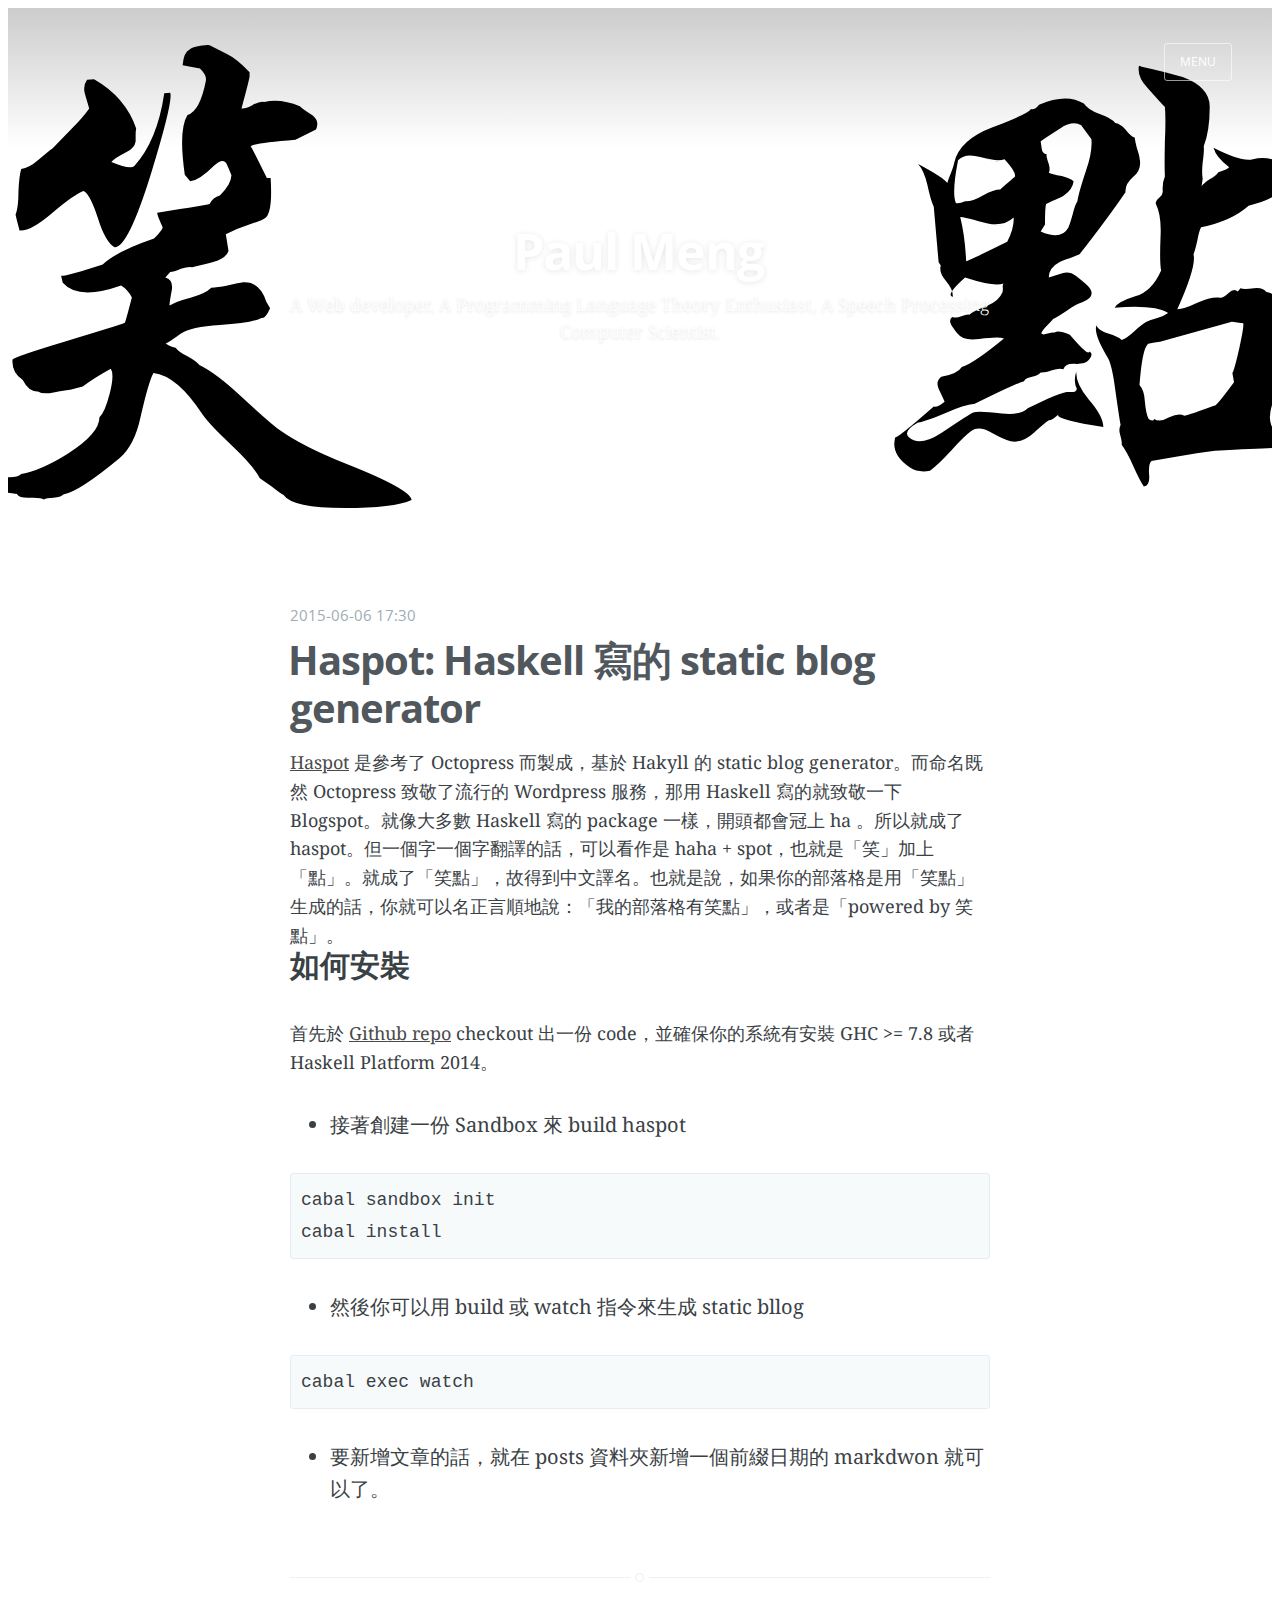
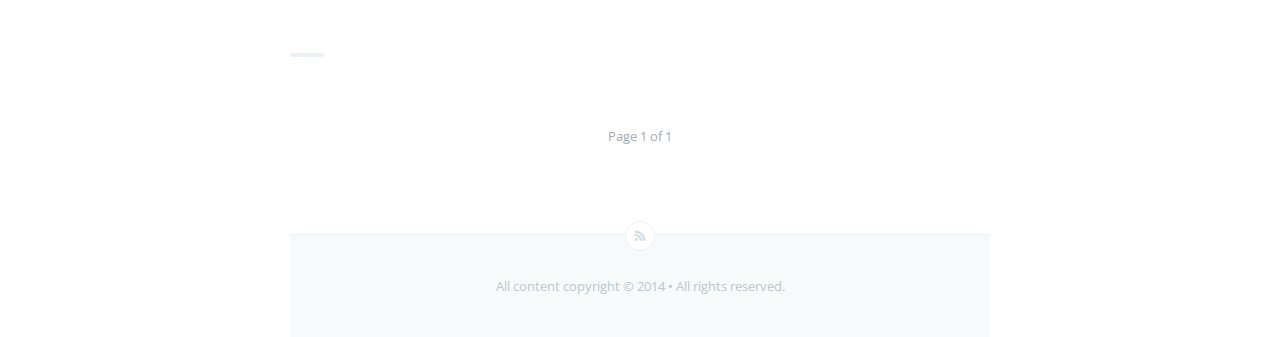
==== index.html @ 255f2dbd "1433601331" ====
<!DOCTYPE html>
<html>
    <head>
        <meta http-equiv="Content-Type" content="text/html; charset=UTF-8" />
        <meta charset="utf-8">
        <meta http-equiv="X-UA-Compatible" content="IE=edge">
        <title>Home</title>

        <meta name="HandheldFriendly" content="True">
        <meta name="MobileOptimized" content="320">
        <meta name="viewport" content="width=device-width, initial-scale=1.0">
        <meta name="description" content>

        <link rel="shortcut icon" href="./images/favicon.ico">
        <link rel="stylesheet" type="text/css" href="./css/main.css">
        <link rel="stylesheet" type="text/css" href="./css/screen.css">
        <link rel="stylesheet" type="text/css" href="http://fonts.googleapis.com/css?family=Noto+Serif:400,700,400italic|Open+Sans:700,400" />

        <link rel="alternate" type="application/rss+xml" href="./rss/feed.xml">
        <link rel="canonical" href>
    </head>
    <body class="home-template nav-closed">
        <div class="nav">
            <h3 class="nav-title">Menu</h3>
            <a href="#" class="nav-close">
                <span class="hidden">Close</span>
            </a>
            <ul>
                    <li class="nav-home nav-current" role="presentation"><a href="./archive.html">Archive</a></li>
                    <li class="nav-about" role="presentation"><a href="http://paulme.ng">About</a></li>
            </ul>
            <a class="subscribe-button icon-feed" href="./rss/feed.xml">Subscribe</a>
        </div>
        <header class="site-head" style="background-image: url(/images/haspot.svg)">
            <div class="vertical">
                <div class="site-head-content inner">
                    <h1 class="blog-title">Paul Meng</h1>
                    <h2 class="blog-description">A Web developer, A Programming Language Theory Enthusiast, A Speech Processing Computer Scientist.</h2>
                </div>
            </div>
            <nav class="main-nav overlay clearfix">
                <a class="menu-button icon-menu" href="#"><span class="word">Menu</span></a>
            </nav>
        </header>

        <main class="content" role="main">
            
                <article class="post">
                    <header class="post-header">
    <span class="post-meta"><time datetime="2015-06-06 17:30">2015-06-06 17:30</time> </span>
    <h2 class="post-title"><a href="../posts/2015-06-06-welcome-to-haspot.html">Haspot: Haskell 寫的 static blog generator</a></h2>
</header>
<section class="post-excerpt">
    <p><a href="https://github.com/MnO2/haspot">Haspot</a> 是參考了 Octopress 而製成，基於 Hakyll 的 static blog generator。而命名既然 Octopress 致敬了流行的 Wordpress 服務，那用 Haskell 寫的就致敬一下 Blogspot。就像大多數 Haskell 寫的 package 一樣，開頭都會冠上 ha 。所以就成了 haspot。但一個字一個字翻譯的話，可以看作是 haha + spot，也就是「笑」加上「點」。就成了「笑點」，故得到中文譯名。也就是說，如果你的部落格是用「笑點」生成的話，你就可以名正言順地說：「我的部落格有笑點」，或者是「powered by 笑點」。</p>
<h4 id="如何安裝">如何安裝</h4>
<p>首先於 <a href="https://github.com/MnO2/haspot">Github repo</a> checkout 出一份 code，並確保你的系統有安裝 GHC &gt;= 7.8 或者 Haskell Platform 2014。</p>
<ul>
<li>接著創建一份 Sandbox 來 build haspot</li>
</ul>
<div class="sourceCode"><pre class="sourceCode bash"><code class="sourceCode bash"><span class="kw">cabal</span> sandbox init
<span class="kw">cabal</span> install</code></pre></div>
<ul>
<li>然後你可以用 build 或 watch 指令來生成 static bllog</li>
</ul>
<div class="sourceCode"><pre class="sourceCode bash"><code class="sourceCode bash"><span class="kw">cabal</span> exec watch</code></pre></div>
<ul>
<li>要新增文章的話，就在 posts 資料夾新增一個前綴日期的 markdwon 就可以了。</li>
</ul>

</section>

                </article>
            
        </main>

        <nav class="pagination" role="navigation">
        <nav class="main-nav clearfix">
            
                <div class="newer-posts">
                    
                </div>
            
            
        </nav>
        <span class="page-number">Page 1 of 1</span>

        <footer class="site-footer">
            <a class="subscribe icon-feed" href="./rss/feed.xml"><span class="tooltip">Subscribe!</span></a>
            <div class="inner">
                 <section class="copyright">All content copyright <a href></a> © 2014 • All rights reserved.</section>
            </div>
        </footer>
        <script src="./javascript/jquery.js"></script>
        <script src="./javascript/jquery.fitvids.js"></script>
        <script src="./javascript/index.js"></script>
    </body>
</html>
---- css/main.css ----
.figure img{width:100%;max-width:500px}
---- css/screen.css ----
@import url(normalize.css);@font-face{font-family:'casper-icons';src:url('/fonts/casper-icons.eot');src:url('/fonts/casper-icons.eot?') format('embedded-opentype'), url('/fonts/casper-icons.woff') format('woff'), url('/fonts/casper-icons.ttf') format('truetype'), url('/fonts/casper-icons.svg') format('svg');font-weight:normal;font-style:normal}[class^="icon-"]:before, [class*=" icon-"]:before{font-family:"casper-icons", "Open Sans", sans-serif;speak:none;font-style:normal;font-weight:normal;font-variant:normal;text-transform:none;line-height:1;text-decoration:none;-webkit-font-smoothing:antialiased;-moz-osx-font-smoothing:grayscale}.icon-ghost:before{content:"\f600"}.icon-feed:before{content:"\f601"}.icon-twitter:before{content:"\f602";font-size:1.1em}.icon-google-plus:before{content:"\f603"}.icon-facebook:before{content:"\f604"}html{height:100%;max-height:100%;font-size:62.5%}body{height:100%;max-height:100%;font-family:'Noto Sans', 'Noto Serif', serif;font-size:2.0rem;line-height:1.6em;color:#3A4145}::-moz-selection{color:#222;background:#D6EDFF;text-shadow:none}::selection{color:#222;background:#D6EDFF;text-shadow:none}h1, h2, h3, h4, h5, h6{text-rendering:optimizeLegibility;line-height:1;margin-top:0;font-family:'Open Sans', sans-serif}h1{font-size:5rem;line-height:1.2em;letter-spacing:-2px;text-indent:-3px}h2{font-size:4rem;line-height:1.2em;letter-spacing:-1px;text-indent:-2px}h3{font-size:3.5rem}h4{font-size:3rem}h5{font-size:2.5rem}h6{font-size:2rem}a{color:#4a4a4a;transition:color ease 0.3s}a:hover{color:#57A3E8}h1 a, h2 a, h3 a, h4 a, h5 a, h6 a{color:#50585D}p, ul, ol, dl{margin:1.6em 0}ol ol, ul ul, ul ol, ol ul{margin:0.4em 0}dl dt{float:left;width:180px;overflow:hidden;clear:left;text-align:right;text-overflow:ellipsis;white-space:nowrap;font-weight:bold;margin-bottom:1em}dl dd{margin-left:200px;margin-bottom:1em}hr{display:block;height:1px;border:0;border-top:1px solid #efefef;margin:3.2em 0;padding:0}blockquote{-moz-box-sizing:border-box;box-sizing:border-box;margin:1.6em 0 1.6em -2.2em;padding:0 0 0 1.6em;border-left:#4a4a4a 0.4em solid}blockquote p{margin:0.8em 0;font-style:italic}blockquote small{display:inline-block;margin:0.8em 0 0.8em 1.5em;font-size:0.9em;color:#ccc}blockquote small:before{content:'\2014 \00A0'}blockquote cite{font-weight:bold}blockquote cite a{font-weight:normal}mark{background-color:#ffc336}code, tt{padding:1px 3px;font-family:Inconsolata, monospace, sans-serif;font-size:0.85em;white-space:pre-wrap;border:1px solid #E3EDF3;background:#F7FAFB;border-radius:2px}pre{-moz-box-sizing:border-box;box-sizing:border-box;margin:1.6em 0;border:1px solid #E3EDF3;width:100%;padding:10px;font-family:Inconsolata, monospace, sans-serif;font-size:0.9em;white-space:pre;overflow:auto;background:#F7FAFB;border-radius:3px}pre code, tt{font-size:inherit;white-space:-moz-pre-wrap;white-space:pre-wrap;background:transparent;border:none;padding:0}kbd{display:inline-block;margin-bottom:0.4em;padding:1px 8px;border:#ccc 1px solid;color:#666;text-shadow:#fff 0 1px 0;font-size:0.9em;font-weight:bold;background:#f4f4f4;border-radius:4px;box-shadow:0 1px 0 rgba(0, 0, 0, 0.2), 0 1px 0 0 #fff inset}table{-moz-box-sizing:border-box;box-sizing:border-box;margin:1.6em 0;width:100%;max-width:100%;background-color:transparent}table th, table td{padding:8px;line-height:20px;text-align:left;vertical-align:top;border-top:1px solid #efefef}table th{color:#000}table caption + thead tr:first-child th, table caption + thead tr:first-child td, table colgroup + thead tr:first-child th, table colgroup + thead tr:first-child td, table thead:first-child tr:first-child th, table thead:first-child tr:first-child td{border-top:0}table tbody + tbody{border-top:2px solid #efefef}table table table{background-color:#fff}table tbody > tr:nth-child(odd) > td, table tbody > tr:nth-child(odd) > th{background-color:#f6f6f6}table.plain tbody > tr:nth-child(odd) > td, table.plain tbody > tr:nth-child(odd) > th{background:transparent}iframe, .fluid-width-video-wrapper{display:block;margin:1.6em 0}.fluid-width-video-wrapper iframe{margin:0}.hidden{text-indent:-9999px;visibility:hidden;display:none}.inner{position:relative;width:80%;max-width:700px;margin:0 auto}.vertical{display:table-cell;vertical-align:middle}.site-head{position:relative;display:table;width:100%;height:60%;margin-bottom:5rem;text-align:center;color:#fff;background:#303538 no-repeat center center;background-size:cover}.menu-button{-webkit-box-sizing:border-box;-moz-box-sizing:border-box;box-sizing:border-box;display:inline-block;float:right;height:38px;padding:0 15px;border-style:solid;border-width:1px;opacity:1;text-align:center;font-size:12px;text-transform:uppercase;line-height:35px;white-space:nowrap;border-radius:3px;transition:all 0.5s ease}.menu-button:before{font-size:12px;font-weight:bold;margin-right:6px;position:relative;top:1px}.menu-button:hover{background:#fff}.menu-button:focus{outline:0}.nav-closed .menu-button{color:#fff;border-color:rgba(255, 255, 255, 0.6)}.nav-closed .menu-button:hover{color:#222}.nav-closed .no-cover .menu-button{border-color:#BFC8CD;color:#9EABB3}.nav-closed .no-cover .menu-button:hover{border-color:#555;color:#555}.nav-opened .menu-button{padding:0 12px;background:#111;border-color:#111;color:#fff;-webkit-transform:translate3D(94px, 0, 0);-ms-transform:translate3D(94px, 0, 0);transform:translate3D(94px, 0, 0);transition:all 0.3s ease}.nav-opened .menu-button .word{opacity:0;transition:all 0.3s ease}.main-nav.overlay{position:absolute;top:0;left:0;right:0;height:70px;border:none;background:linear-gradient(to bottom, rgba(0,0,0,0.2) 0%,rgba(0,0,0,0) 100%)}.no-cover .main-nav.overlay{background:none}.main-nav{position:relative;padding:35px 40px;margin:0 0 30px 0}.main-nav a{text-decoration:none;font-family:'Open Sans', sans-serif}body.nav-opened .nav-cover{position:fixed;top:0;left:0;right:240px;bottom:0;z-index:200}.nav{position:fixed;top:0;right:0;bottom:0;z-index:5;width:240px;background:#111;margin-bottom:0;text-align:left;overflow-y:auto;-webkit-transition:-webkit-transform 0.5s ease, opacity 0.3s ease 0.7s;transition:transform 0.5s ease, opacity 0.3s ease 0.7s}body.nav-closed .nav{display:none;-webkit-transform:translate3D(97px, 0, 0);-ms-transform:translate3D(97px, 0, 0);transform:translate3D(97px, 0, 0)}body.nav-opened .nav{opacity:1;-webkit-transition:-webkit-transform 0.3s ease, opacity 0s ease 0s;transition:transform 0.3s ease, opacity 0s ease 0s;-webkit-transform:translate3D(0, 0, 0);-ms-transform:translate3D(0, 0, 0);transform:translate3D(0, 0, 0)}.nav-title{position:absolute;top:45px;left:30px;font-size:16px;font-weight:100;text-transform:uppercase;color:#fff}.nav-close{position:absolute;top:38px;right:25px;width:20px;height:20px;padding:0;font-size:10px}.nav-close:focus{outline:0}.nav-close:before, .nav-close:after{content:'';position:absolute;top:0;width:20px;height:1px;background:rgb(150,150,150);top:15px;-webkit-transition:background 0.15s ease;transition:background 0.15s ease}.nav-close:before{-webkit-transform:rotate(45deg);-ms-transform:rotate(45deg);transform:rotate(45deg)}.nav-close:after{-webkit-transform:rotate(-45deg);-ms-transform:rotate(-45deg);transform:rotate(-45deg)}.nav-close:hover:before, .nav-close:hover:after{background:rgb(255,255,255)}.nav ul{padding:90px 9% 5%;list-style:none;counter-reset:item}.nav li:before{display:block;float:right;padding-right:4%;padding-left:5px;text-align:right;font-size:1.2rem;vertical-align:bottom;color:#B8B8B8;content:counter(item, lower-roman);counter-increment:item}.nav li{margin:0}.nav li a{text-decoration:none;line-height:1.4;font-size:1.4rem;display:block;padding:0.6rem 4%;overflow:hidden;white-space:nowrap;text-overflow:ellipsis}.nav li a:after{display:inline-block;content:" .......................................................";color:rgba(255,255,255,0.2);margin-left:5px}.nav .nav-current:before{color:#fff}.nav .nav-current a:after{content:" ";border-bottom:rgba(255,255,255,0.5) 1px solid;width:100%;height:1px}.nav a:link, .nav a:visited{color:#B8B8B8}.nav li.nav-current a, .nav a:hover, .nav a:active, .nav a:focus{color:#fff}.subscribe-button{-webkit-box-sizing:border-box;-moz-box-sizing:border-box;box-sizing:border-box;display:block;position:absolute;bottom:30px;left:30px;right:30px;height:38px;padding:0 20px;color:#111 !important;text-align:center;font-size:12px;font-family:"Open Sans", sans-serif;text-transform:uppercase;text-decoration:none;line-height:35px;border-radius:3px;background:#fff;transition:all ease 0.3s}.subscribe-button:before{font-size:9px;margin-right:6px}.blog-logo{text-decoration:none}.blog-logo img{display:block;max-height:100px;width:auto;margin:0 auto;line-height:0}.blog-title{margin:10px 0 10px 0;font-size:5rem;letter-spacing:-1px;font-weight:bold;font-family:'Open Sans', sans-serif;text-shadow:0 1px 6px rgba(0,0,0,0.1)}.blog-description{margin:0;font-size:1.8rem;line-height:1.5em;font-weight:300;font-family:'Noto Sans', 'Noto Serif', serif;letter-spacing:0;text-shadow:0 1px 3px rgba(0,0,0,0.15)}.post{position:relative;width:80%;max-width:700px;margin:4rem auto;padding-bottom:4rem;border-bottom:#EBF2F6 1px solid;word-break:break-word;hyphens:auto}.post:after{display:block;content:"";width:7px;height:7px;border:#E7EEF2 1px solid;position:absolute;bottom:-5px;left:50%;margin-left:-5px;background:#fff;-webkit-border-radius:100%;-moz-border-radius:100%;border-radius:100%;box-shadow:#fff 0 0 0 5px}.post-title{margin:0}.post-title a{text-decoration:none}.post-excerpt p{margin:1.6rem 0 0 0;font-size:0.9em;line-height:1.6em}.post-meta{display:inline-block;margin:0 0 5px 0;font-family:'Open Sans', sans-serif;font-size:1.5rem;color:#9EABB3}.post-meta a{color:#9EABB3;text-decoration:none}.post-meta a:hover{text-decoration:underline}.user-meta{position:relative;padding:0.3rem 40px 0 100px;min-height:77px}.user-image{position:absolute;top:0;left:0}.user-name{display:block;font-weight:bold}.user-bio{display:block;max-width:440px;font-size:1.4rem;line-height:1.5em}.publish-meta{position:absolute;top:0;right:0;padding:4.3rem 0 4rem 0;text-align:right}.publish-heading{display:block;font-weight:bold}.publish-date{display:block;font-size:1.4rem;line-height:1.5em}.post-template .post{margin-top:0;border-bottom:none;padding-bottom:0}.post-template .post:after{display:none}.post-template .post-header{padding:60px 0;text-align:center}.post-template .blog-title{display:inline-block;padding:2.5rem 0}.post-content img{display:block;max-width:100%;margin:0 auto;height:auto}.post-footer{position:relative;margin:4rem 0 0 0;padding:4rem 0 0 0;border-top:#EBF2F6 1px solid}.post-footer h4{font-size:1.8rem;margin:0}.post-footer p{margin:1rem 0;font-size:1.4rem;line-height:1.6em}.post-footer .author{margin-right:180px}.post-footer .share{position:absolute;top:4rem;right:0;width:140px}.post-footer .share a{font-size:1.8rem;display:inline-block;margin:1.4rem 1.6rem 1.6rem 0;color:#BBC7CC;text-decoration:none}.post-footer .share a:hover{color:#50585D}.gist table{margin:0;font-size:1.4rem}.gist .line-number{min-width:25px;font-size:1.1rem}.pagination{position:relative;width:80%;max-width:700px;margin:4rem auto;font-family:'Open Sans', sans-serif;font-size:1.3rem;color:#9EABB3;text-align:center}.pagination a{color:#9EABB3}.older-posts, .newer-posts{position:absolute;display:inline-block;padding:0 15px;border:#EBF2F6 2px solid;text-decoration:none;border-radius:30px;transition:border ease 0.3s}.older-posts{right:0}.page-number{display:inline-block;padding:2px 0}.newer-posts{left:0}.older-posts:hover, .newer-posts:hover{border-color:#9EABB3}.site-footer{position:relative;margin:8rem 0 0 0;padding:4rem 0;border-top:#EBF2F6 1px solid;font-family:'Open Sans', sans-serif;font-size:1.3rem;line-height:1.7em;color:#BBC7CC;text-align:center;background:#F7FAFB}.site-footer a{color:#BBC7CC;text-decoration:underline}.site-footer a:hover{color:#50585D}.poweredby .icon-ghost{font-weight:700;text-decoration:none}.poweredby .icon-ghost:hover{text-decoration:none}.poweredby .icon-ghost:before{font-size:1rem;margin-right:0.2em}.subscribe{width:28px;height:28px;position:absolute;top:-14px;left:50%;margin-left:-15px;border:#EBF2F6 1px solid;text-align:center;line-height:2.4rem;border-radius:50px;background:#fff;transition:box-shadow 0.5s}.subscribe:before{color:#D2DEE3;font-size:10px;position:absolute;top:9px;left:9px;font-weight:bold;transition:color 0.5s ease}.subscribe:hover{box-shadow:rgba(0,0,0,0.05) 0 0 0 3px;transition:box-shadow 0.25s}.subscribe:hover:before{color:#50585D}.tooltip{opacity:0;display:inline-block;padding:4px 8px 5px 8px;position:absolute;top:-23px;left:-21px;color:rgba(255,255,255,0.9);font-size:1.1rem;line-height:1em;text-align:center;background:#50585D;border-radius:20px;box-shadow:0 1px 4px rgba(0,0,0,0.1);transition:opacity 0.3s ease, top 0.3s ease}.tooltip:after{content:"";border-width:5px 5px 0 5px;border-style:solid;border-color:#50585D transparent;display:block;position:absolute;bottom:-4px;left:50%;margin-left:-5px;z-index:220;width:0}.subscribe:hover .tooltip{opacity:1;top:-33px}@media only screen and (max-width:900px){blockquote{margin-left:0}.site-head{-webkit-box-sizing:border-box;-moz-box-sizing:border-box;box-sizing:border-box;height:auto;min-height:240px;padding:15% 0}.blog-title{font-size:4rem;letter-spacing:-1px}.blog-description{font-size:1.7rem;line-height:1.5em}.post{font-size:0.9em;line-height:1.6em}.post-template .post{padding-bottom:1rem}.post-template .post-header{padding:40px 0}h1{font-size:4.8rem;text-indent:-2px}h2{font-size:3.8rem}h3{font-size:3.3rem}h4{font-size:2.8rem}}@media only screen and (max-width:500px){.blog-logo img{max-height:80px}.inner, .pagination{width:auto;margin-left:16px;margin-right:16px}.post{width:auto;margin-left:16px;margin-right:16px;font-size:0.8em;line-height:1.6em}.site-head{padding:10% 0}.blog-title{font-size:3rem}.blog-description{font-size:1.5rem}h1, h2{font-size:3rem;line-height:1.1em;letter-spacing:-1px}h3{font-size:2.8rem}h4{font-size:2.3rem}.post-template .post{padding-bottom:0}.post-template .post-header{padding:30px 0}.post-meta{font-size:1.3rem}.post-footer{padding:4rem 0;text-align:center}.post-footer .author{margin:0 0 2rem 0;padding:0 0 1.6rem 0;border-bottom:#EBF2F6 1px dashed}.post-footer .share{position:static;width:auto}.post-footer .share a{margin:1.4rem 0.8rem 0 0.8rem}.older-posts, .newer-posts{position:static;margin:10px 0}.page-number{display:block}.site-footer{margin-top:6rem;font-size:1.1rem}}
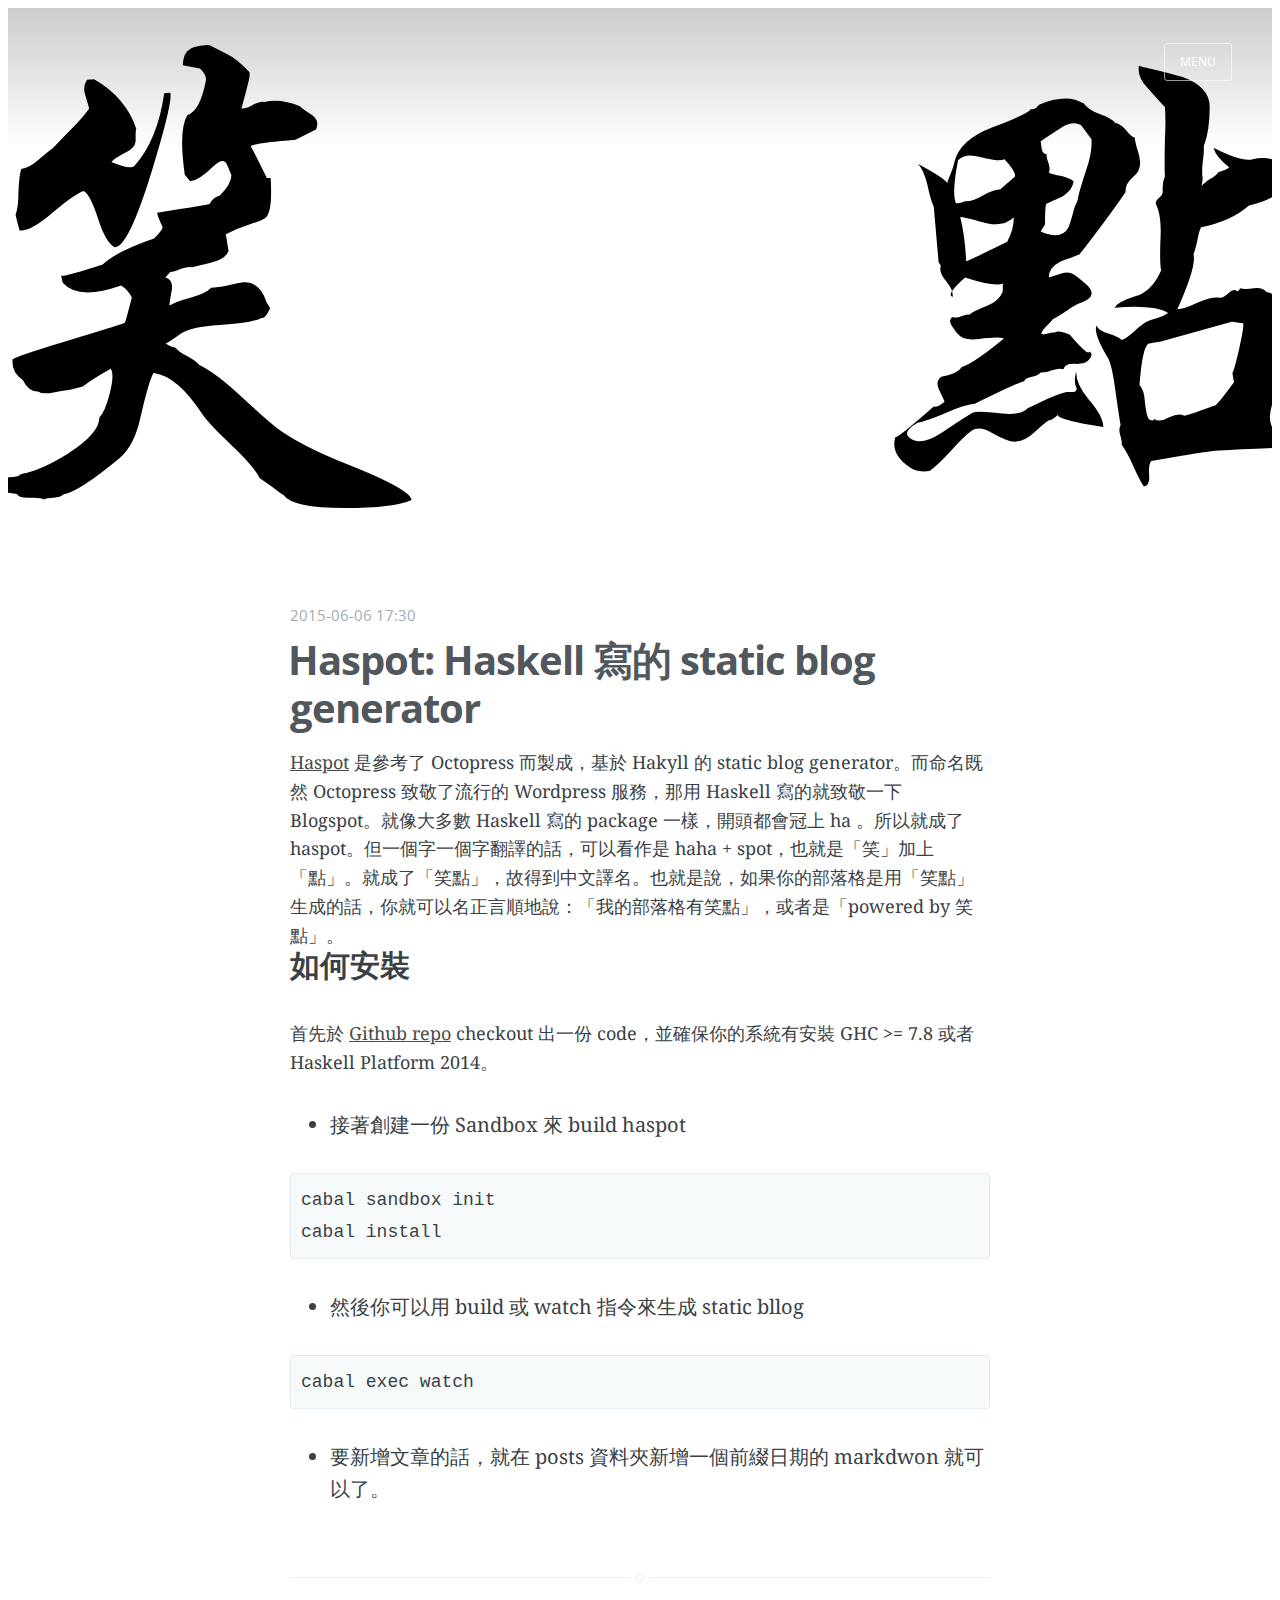
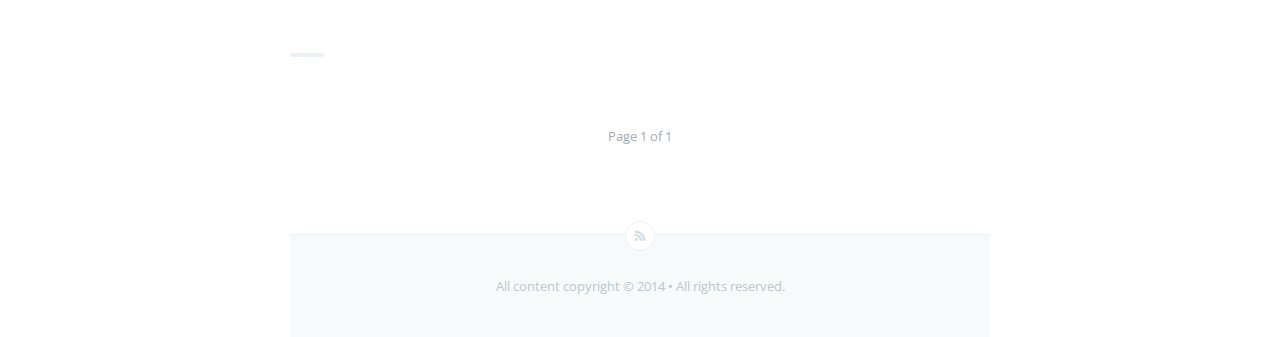
==== commit 343d0f72: "1433683195" ====
--- a/index.html
+++ b/index.html
@@ -31,11 +31,11 @@
             </ul>
             <a class="subscribe-button icon-feed" href="./rss/feed.xml">Subscribe</a>
         </div>
-        <header class="site-head" style="background-image: url(/images/haspot.svg)">
+        <header class="site-head" style="background-image: url(images/haspot.svg)">
             <div class="vertical">
                 <div class="site-head-content inner">
-                    <h1 class="blog-title">Paul Meng</h1>
-                    <h2 class="blog-description">A Web developer, A Programming Language Theory Enthusiast, A Speech Processing Computer Scientist.</h2>
+                    <h1 class="blog-title"></h1>
+                    <h2 class="blog-description"></h2>
                 </div>
             </div>
             <nav class="main-nav overlay clearfix">
@@ -48,7 +48,7 @@
                 <article class="post">
                     <header class="post-header">
     <span class="post-meta"><time datetime="2015-06-06 17:30">2015-06-06 17:30</time> </span>
-    <h2 class="post-title"><a href="../posts/2015-06-06-welcome-to-haspot.html">Haspot: Haskell 寫的 static blog generator</a></h2>
+    <h2 class="post-title"><a href="./posts/2015-06-06-welcome-to-haspot.html">Haspot: Haskell 寫的 static blog generator</a></h2>
 </header>
 <section class="post-excerpt">
     <p><a href="https://github.com/MnO2/haspot">Haspot</a> 是參考了 Octopress 而製成，基於 Hakyll 的 static blog generator。而命名既然 Octopress 致敬了流行的 Wordpress 服務，那用 Haskell 寫的就致敬一下 Blogspot。就像大多數 Haskell 寫的 package 一樣，開頭都會冠上 ha 。所以就成了 haspot。但一個字一個字翻譯的話，可以看作是 haha + spot，也就是「笑」加上「點」。就成了「笑點」，故得到中文譯名。也就是說，如果你的部落格是用「笑點」生成的話，你就可以名正言順地說：「我的部落格有笑點」，或者是「powered by 笑點」。</p>
